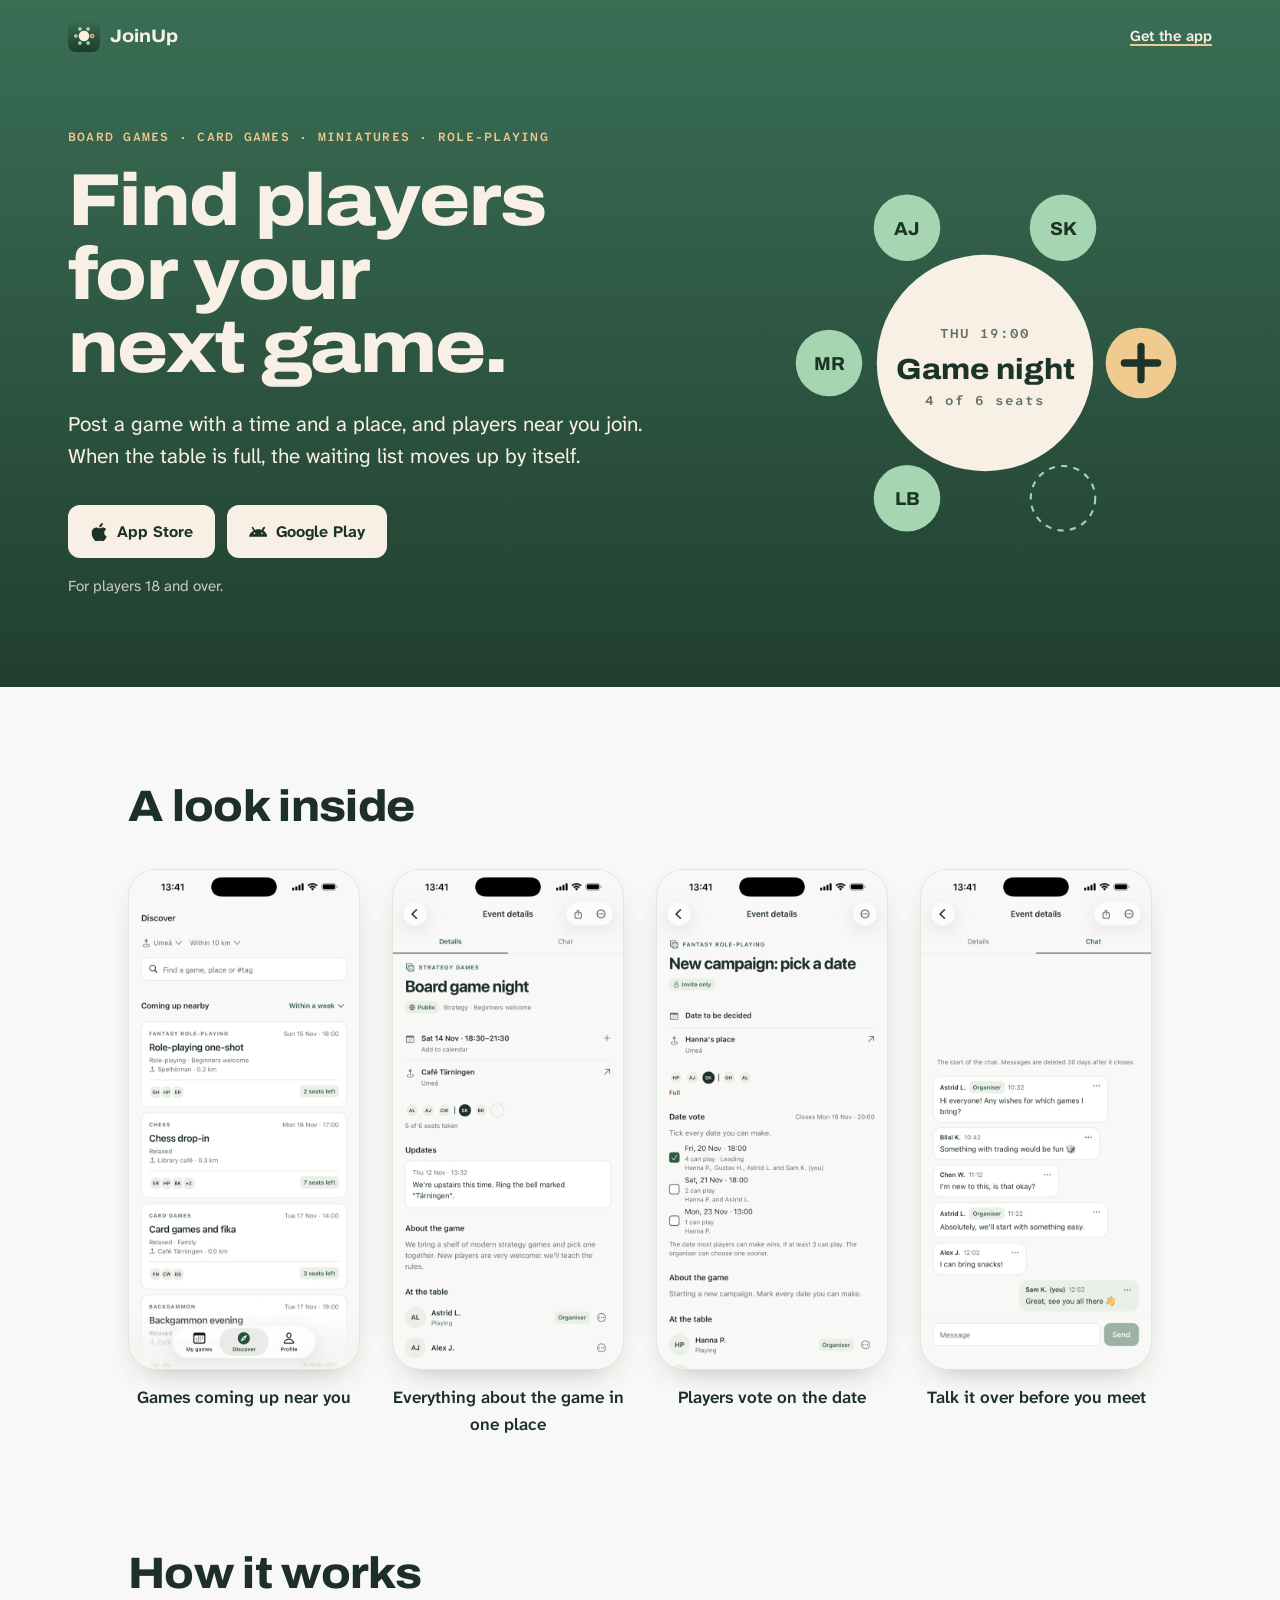
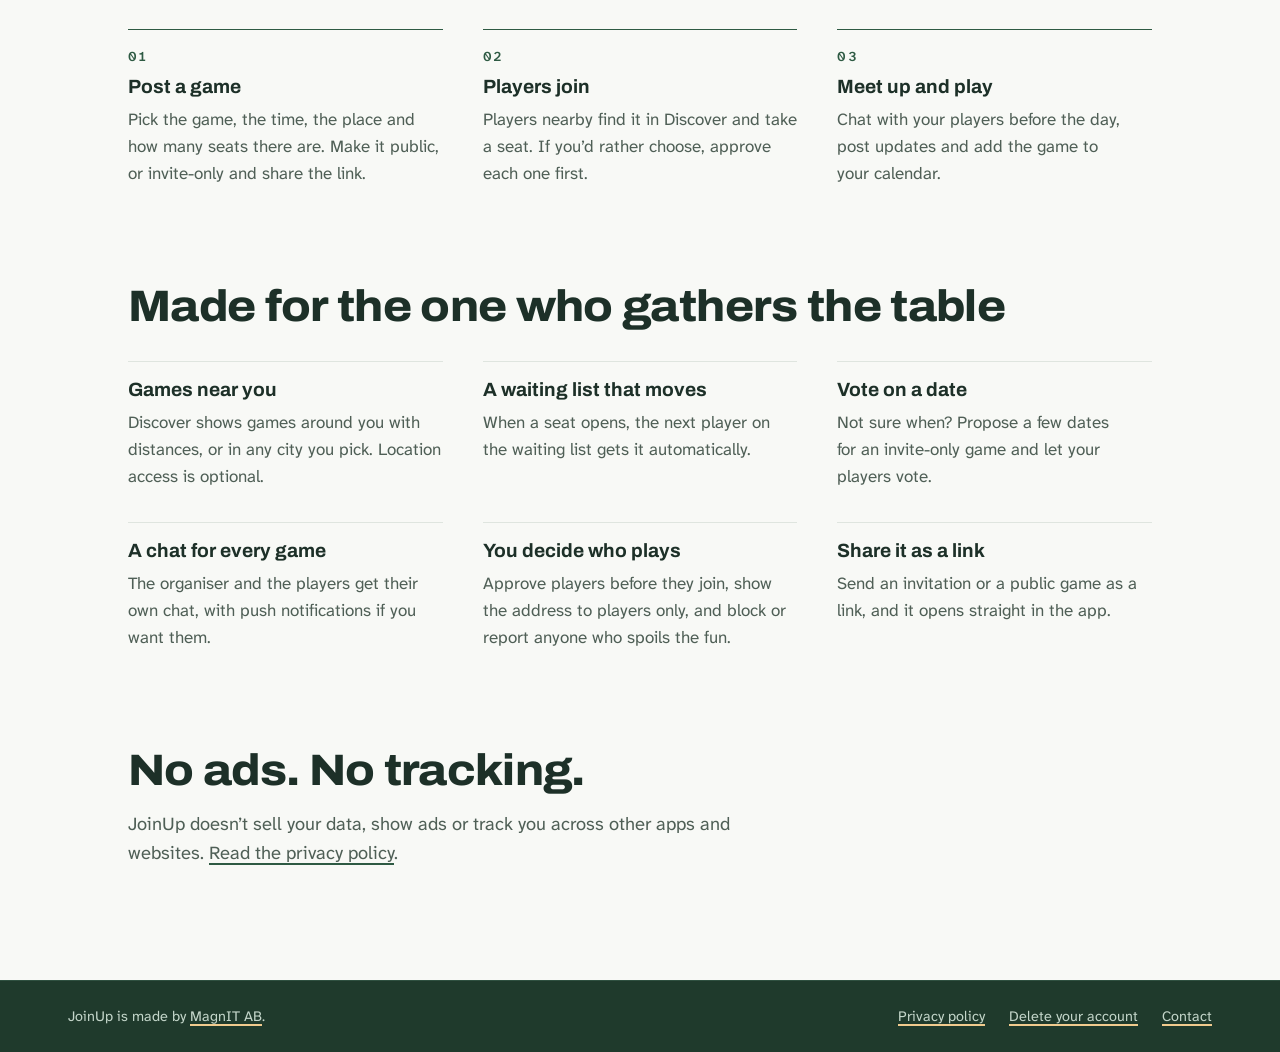
==== joinup/index.html @ 8c710ceb "Add a JoinUp landing page at /joinup/ The page pitches the app, shows four screenshots, explains how" ====
<!doctype html>
<html lang="en">
<head>
  <meta charset="utf-8">
  <meta name="viewport" content="width=device-width, initial-scale=1, viewport-fit=cover">
  <title>JoinUp · Find players for your next game</title>
  <meta name="description" content="Post a board game, card game, miniatures or role-playing game with a time and a place, and players near you join. JoinUp is on the App Store and Google Play.">
  <meta property="og:type" content="website">
  <meta property="og:url" content="https://magnit.se/joinup/">
  <meta property="og:title" content="JoinUp · Find players for your next game">
  <meta property="og:description" content="Post a game with a time and a place, and players near you join. When the table is full, the waiting list moves up by itself.">
  <meta property="og:image" content="https://magnit.se/joinup/share.jpg">
  <meta property="og:image:width" content="1024">
  <meta property="og:image:height" content="500">
  <meta property="og:image:alt" content="JoinUp: Find a game. Meet up. Play.">
  <meta name="twitter:card" content="summary_large_image">
  <meta name="apple-itunes-app" content="app-id=6820418664">
  <meta name="theme-color" content="#2e5a43">
  <link rel="icon" href="icon.png" type="image/png">
  <link rel="apple-touch-icon" href="icon.png">
  <link rel="preconnect" href="https://fonts.googleapis.com">
  <link rel="preconnect" href="https://fonts.gstatic.com" crossorigin>
  <link rel="stylesheet" href="https://fonts.googleapis.com/css2?family=Archivo:wdth,wght@62..125,100..900&family=Atkinson+Hyperlegible+Mono:wght@400;600&family=Atkinson+Hyperlegible+Next:wght@400;600;700&display=swap">
  <link rel="stylesheet" href="../styles.css">
</head>
<body class="joinup-page">
  <svg width="0" height="0" style="position:absolute" aria-hidden="true" focusable="false">
    <symbol id="icon-apple" viewBox="0 0 24 24"><path d="M12.152 6.896c-.948 0-2.415-1.078-3.96-1.04-2.04.027-3.913 1.183-4.961 3.014-2.117 3.675-.546 9.103 1.519 12.09 1.013 1.454 2.208 3.09 3.792 3.039 1.52-.065 2.09-.987 3.935-.987 1.831 0 2.35.987 3.96.948 1.637-.026 2.676-1.48 3.676-2.948 1.156-1.688 1.636-3.325 1.662-3.415-.039-.013-3.182-1.221-3.22-4.857-.026-3.04 2.48-4.494 2.597-4.559-1.429-2.09-3.623-2.324-4.39-2.376-2-.156-3.675 1.09-4.61 1.09zM15.53 3.83c.843-1.012 1.4-2.427 1.245-3.83-1.207.052-2.662.805-3.532 1.818-.78.896-1.454 2.338-1.273 3.714 1.338.104 2.715-.688 3.559-1.701"/></symbol>
    <symbol id="icon-android" viewBox="0 0 24 24"><path d="M18.44 5.559c-.676 1.166-1.353 2.332-2.028 3.498-.037-.016-.074-.029-.111-.043-1.825-.696-3.484-.8-4.42-.787-1.855.019-3.354.464-4.26.82-.084-.149-1.752-3.021-2.021-3.486a1.145 1.145 0 0 0-.141-.191c-.331-.364-.905-.486-1.379-.203-.475.282-.714.9-.395 1.486 1.904 3.308 1.964 3.429 2.067 3.613-.019.011-.038.021-.057.033C2.18 11.857.614 14.389 0 17.954h24c-.613-3.611-2.205-6.203-5.093-7.939l.018-.028c.671-1.164 1.346-2.326 2.016-3.49.318-.586.08-1.204-.395-1.486-.47-.281-1.044-.161-1.377.203a1.144 1.144 0 0 0-.138.191zM7.11 12.529c.605 0 1.095.49 1.095 1.096 0 .606-.49 1.095-1.095 1.095-.605 0-1.096-.49-1.096-1.095 0-.606.49-1.096 1.096-1.096zm9.787.007c.605 0 1.096.49 1.096 1.095 0 .607-.491 1.096-1.096 1.096-.605 0-1.095-.49-1.095-1.096 0-.606.49-1.095 1.095-1.095z"/></symbol>
  </svg>
  <a class="skip-link" href="#main">Skip to content</a>

  <div class="ju-hero">
    <header class="site-header wrap">
      <a class="brand ju-brand" href="./"><img src="icon.png" alt="" width="32" height="32">JoinUp</a>
      <a class="ju-header-link" href="#get">Get the app</a>
    </header>

    <div class="wrap ju-hero-inner">
      <div class="ju-hero-text">
        <p class="eyebrow">Board games · Card games · Miniatures · Role-playing</p>
        <h1>Find players for your next game.</h1>
        <p class="lead">Post a game with a time and a place, and players near you join. When the table is full, the waiting list moves up by itself.</p>
        <div class="actions" id="get">
          <a class="button ju-store" href="https://apps.apple.com/app/joinup-local-games/id6820418664"><svg class="store-icon" aria-hidden="true" focusable="false"><use href="#icon-apple"/></svg>App Store</a>
          <a class="button ju-store" href="https://play.google.com/store/apps/details?id=com.magnit.joinup"><svg class="store-icon" aria-hidden="true" focusable="false"><use href="#icon-android"/></svg>Google Play</a>
        </div>
        <p class="ju-availability">For players 18 and over.</p>
      </div>

      <figure class="ju-table">
        <svg viewBox="0 0 400 400" role="img" aria-labelledby="ju-table-title">
          <title id="ju-table-title">A game night on Thursday at 19:00 with four of six seats taken</title>
          <circle class="ju-table-top" cx="200" cy="200" r="104"/>
          <text class="ju-table-when" x="200" y="172">THU 19:00</text>
          <text class="ju-table-name" x="200" y="206">Game night</text>
          <text class="ju-table-seats" x="200" y="236">4 of 6 seats</text>

          <g class="ju-seat"><circle cx="275" cy="70" r="32"/><text x="275" y="71">SK</text></g>
          <g class="ju-seat"><circle cx="125" cy="70" r="32"/><text x="125" y="71">AJ</text></g>
          <g class="ju-seat"><circle cx="50" cy="200" r="32"/><text x="50" y="201">MR</text></g>
          <g class="ju-seat"><circle cx="125" cy="330" r="32"/><text x="125" y="331">LB</text></g>
          <circle class="ju-seat-open" cx="275" cy="330" r="31"/>
          <circle class="ju-join-halo" cx="350" cy="200" r="34"/>
          <g class="ju-join">
            <circle cx="350" cy="200" r="34"/>
            <path d="M350 184v32M334 200h32"/>
          </g>
        </svg>
      </figure>
    </div>
  </div>

  <main id="main">
    <section class="wrap ju-section" aria-labelledby="look-title">
      <h2 id="look-title">A look inside</h2>
      <ul class="ju-screens">
        <li>
          <img src="screens/discover.jpg" width="600" height="1303" loading="lazy" alt="Discover listing games coming up nearby, each with its distance and seats left">
          <p>Games coming up near you</p>
        </li>
        <li>
          <img src="screens/event.jpg" width="600" height="1303" loading="lazy" alt="A board game night with its time, café, five of six seats taken and an update from the organiser">
          <p>Everything about the game in one place</p>
        </li>
        <li>
          <img src="screens/poll.jpg" width="600" height="1303" loading="lazy" alt="An invite-only campaign where players tick the dates they can make">
          <p>Players vote on the date</p>
        </li>
        <li>
          <img src="screens/chat.jpg" width="600" height="1303" loading="lazy" alt="The game’s chat, where players plan what to bring">
          <p>Talk it over before you meet</p>
        </li>
      </ul>
    </section>

    <section class="wrap ju-section" aria-labelledby="how-title">
      <h2 id="how-title">How it works</h2>
      <ol class="ju-steps">
        <li>
          <h3>Post a game</h3>
          <p>Pick the game, the time, the place and how many seats there are. Make it public, or invite-only and share the link.</p>
        </li>
        <li>
          <h3>Players join</h3>
          <p>Players nearby find it in Discover and take a seat. If you’d rather choose, approve each one first.</p>
        </li>
        <li>
          <h3>Meet up and play</h3>
          <p>Chat with your players before the day, post updates and add the game to your calendar.</p>
        </li>
      </ol>
    </section>

    <section class="wrap ju-section" aria-labelledby="features-title">
      <h2 id="features-title">Made for the one who gathers the table</h2>
      <ul class="ju-features">
        <li>
          <h3>Games near you</h3>
          <p>Discover shows games around you with distances, or in any city you pick. Location access is optional.</p>
        </li>
        <li>
          <h3>A waiting list that moves</h3>
          <p>When a seat opens, the next player on the waiting list gets it automatically.</p>
        </li>
        <li>
          <h3>Vote on a date</h3>
          <p>Not sure when? Propose a few dates for an invite-only game and let your players vote.</p>
        </li>
        <li>
          <h3>A chat for every game</h3>
          <p>The organiser and the players get their own chat, with push notifications if you want them.</p>
        </li>
        <li>
          <h3>You decide who plays</h3>
          <p>Approve players before they join, show the address to players only, and block or report anyone who spoils the fun.</p>
        </li>
        <li>
          <h3>Share it as a link</h3>
          <p>Send an invitation or a public game as a link, and it opens straight in the app.</p>
        </li>
      </ul>
    </section>

    <section class="wrap ju-section ju-privacy" aria-labelledby="privacy-title">
      <h2 id="privacy-title">No ads. No tracking.</h2>
      <p>JoinUp doesn’t sell your data, show ads or track you across other apps and websites. <a href="privacy/">Read the privacy policy</a>.</p>
    </section>
  </main>

  <footer class="site-footer">
    <div class="wrap footer-inner">
      <p>JoinUp is made by <a href="../">MagnIT AB</a>.</p>
      <ul class="ju-footer-links">
        <li><a href="privacy/">Privacy policy</a></li>
        <li><a href="delete-account/">Delete your account</a></li>
        <li><a href="mailto:magnus@magnit.se">Contact</a></li>
      </ul>
    </div>
  </footer>
</body>
</html>
---- styles.css ----
/* Tokens */

:root {
  --ground: #edf1f4;
  --surface: #f8fafb;
  --ink: #0e1c28;
  --ink-soft: #465666;
  --ink-faint: #5e6d7c;
  --line: #d3dbe2;
  --grid: #c9d3dc;
  --grid-strong: #a7b4c0;
  --amber: #cc7a0b;
  --amber-ink: #95560a;
  --sweep: rgb(224 144 31 / 0.24);
  --panel: #0e1c28;
  --panel-ink: #e9eef2;
  --panel-soft: #a9b8c5;
  --panel-line: #26394b;
  --panel-amber: #f0a43a;

  --font-display: "Archivo", "Helvetica Neue", Arial, sans-serif;
  --font-body: "Atkinson Hyperlegible Next", "Atkinson Hyperlegible", system-ui, -apple-system, "Segoe UI", Roboto, sans-serif;
  --font-mono: "Atkinson Hyperlegible Mono", ui-monospace, "SF Mono", Menlo, Consolas, monospace;
  --gutter: clamp(16px, 4vw, 48px);

  color-scheme: light;
}

@media (prefers-color-scheme: dark) {
  :root:not([data-theme="light"]) {
    --ground: #0b1620;
    --surface: #0f1e2b;
    --ink: #e3eaf0;
    --ink-soft: #9dadbb;
    --ink-faint: #8193a3;
    --line: #1e3141;
    --grid: #223748;
    --grid-strong: #36495b;
    --amber: #f0a43a;
    --amber-ink: #f4b65e;
    --sweep: rgb(240 164 58 / 0.28);
    --panel: #12263a;
    --panel-ink: #e9eef2;
    --panel-soft: #a9b8c5;
    --panel-line: #2a4157;
    --panel-amber: #f0a43a;
    color-scheme: dark;
  }
}

:root[data-theme="dark"] {
  --ground: #0b1620;
  --surface: #0f1e2b;
  --ink: #e3eaf0;
  --ink-soft: #9dadbb;
  --ink-faint: #8193a3;
  --line: #1e3141;
  --grid: #223748;
  --grid-strong: #36495b;
  --amber: #f0a43a;
  --amber-ink: #f4b65e;
  --sweep: rgb(240 164 58 / 0.28);
  --panel: #12263a;
  --panel-ink: #e9eef2;
  --panel-soft: #a9b8c5;
  --panel-line: #2a4157;
  --panel-amber: #f0a43a;
  color-scheme: dark;
}

/* Base */

*,
*::before,
*::after {
  box-sizing: border-box;
}

html {
  -webkit-text-size-adjust: 100%;
  scroll-behavior: smooth;
}

body {
  margin: 0;
  background: var(--ground);
  color: var(--ink);
  font-family: var(--font-body);
  font-size: 1.0625rem;
  line-height: 1.6;
  -webkit-font-smoothing: antialiased;
}

img {
  display: block;
  max-width: 100%;
}

h1,
h2,
h3 {
  margin: 0;
  font-family: var(--font-display);
  text-wrap: balance;
}

p {
  margin: 0;
  text-wrap: pretty;
}

a {
  color: inherit;
  text-decoration-color: var(--amber);
  text-decoration-thickness: 1.5px;
  text-underline-offset: 0.2em;
}

strong {
  font-weight: 700;
  color: var(--ink);
}

:focus-visible {
  outline: 2px solid var(--amber-ink);
  outline-offset: 3px;
  border-radius: 4px;
}

section[id] {
  scroll-margin-top: 1.5rem;
}

.wrap {
  width: 100%;
  max-width: 1240px;
  margin-inline: auto;
  padding-inline: var(--gutter);
}

.skip-link {
  position: absolute;
  top: -100px;
  left: var(--gutter);
  z-index: 10;
  padding: 0.5rem 0.9rem;
  border-radius: 8px;
  background: var(--ink);
  color: var(--ground);
  text-decoration: none;
}

.skip-link:focus {
  top: 12px;
}

.eyebrow {
  margin-bottom: 1rem;
  font-family: var(--font-mono);
  font-size: 0.78rem;
  font-weight: 600;
  letter-spacing: 0.1em;
  text-transform: uppercase;
  color: var(--amber-ink);
}

.lead {
  max-width: 34em;
  font-size: clamp(1.125rem, 1rem + 0.4vw, 1.3rem);
  line-height: 1.55;
}

/* Header */

.site-header {
  display: flex;
  align-items: center;
  justify-content: space-between;
  gap: 1rem;
  padding-block: 1.25rem;
}

.brand {
  display: inline-flex;
  align-items: center;
  gap: 0.65rem;
  font-family: var(--font-display);
  font-size: 1.125rem;
  font-stretch: 110%;
  font-weight: 750;
  text-decoration: none;
}

.brand-blip {
  width: 0.55rem;
  height: 0.55rem;
  border-radius: 50%;
  background: var(--amber);
  box-shadow: 0 0 0 4px color-mix(in srgb, var(--amber) 22%, transparent);
}

.nav-list {
  display: flex;
  gap: clamp(1rem, 2.2vw, 2rem);
  margin: 0;
  padding: 0;
  list-style: none;
}

.nav-list a {
  font-size: 0.95rem;
  font-weight: 600;
  color: var(--ink-soft);
  text-decoration: none;
}

.nav-list a:hover,
.nav-list .nav-cta {
  color: var(--ink);
}

.nav-list .nav-cta {
  text-decoration: underline;
  text-decoration-color: var(--amber);
}

@media (max-width: 720px) {
  .nav-list li:not(:last-child) {
    display: none;
  }
}

/* Layout: story on the left, the radar follows along on the right */

.layout {
  display: grid;
  grid-template-columns: minmax(0, 1fr);
  grid-template-areas:
    "hero"
    "radar"
    "story";
  gap: clamp(3rem, 8vw, 4.5rem);
  padding-block: clamp(1.5rem, 5vw, 3.5rem) clamp(4rem, 10vw, 7rem);
}

.hero {
  grid-area: hero;
  max-width: 44rem;
  container-type: inline-size;
}

.radar-col {
  grid-area: radar;
}

.story {
  grid-area: story;
  display: grid;
  gap: clamp(4.5rem, 10vw, 7rem);
  max-width: 44rem;
}

@media (min-width: 1180px) {
  .layout {
    grid-template-columns: minmax(0, 1.05fr) minmax(0, 0.95fr);
    grid-template-rows: auto 1fr;
    grid-template-areas:
      "hero radar"
      "story radar";
    column-gap: clamp(3rem, 5vw, 5rem);
    row-gap: 6rem;
  }

  .radar-figure {
    position: sticky;
    top: 1.5rem;
  }
}

/* Hero */

.hero h1 {
  margin-bottom: 1.5rem;
  font-size: clamp(2.4rem, 11.5cqi, 4.6rem);
  font-stretch: 112%;
  font-weight: 800;
  line-height: 1;
  letter-spacing: -0.022em;
  overflow-wrap: break-word;
}

.hero-more {
  max-width: 36em;
  margin-top: 1rem;
  color: var(--ink-soft);
}

.actions {
  display: flex;
  flex-wrap: wrap;
  gap: 0.75rem;
  margin-top: 2rem;
}

.button {
  display: inline-flex;
  align-items: center;
  gap: 0.55rem;
  padding: 0.8rem 1.3rem;
  border: 1.5px solid transparent;
  border-radius: 12px;
  font-size: 1rem;
  font-weight: 700;
  text-decoration: none;
  transition: background-color 0.2s, border-color 0.2s;
}

.button-primary {
  background: var(--ink);
  color: var(--ground);
}

.button-primary:hover {
  background: color-mix(in srgb, var(--ink) 82%, var(--amber));
}

.button-quiet {
  border-color: var(--grid-strong);
}

.button-quiet:hover {
  border-color: var(--ink);
}

/* Radar */

.radar-figure {
  max-width: 600px;
  margin: 0 auto;
}

.radar {
  --period: 12s;
  --lbl: 15;
  position: relative;
  aspect-ratio: 1;
  overflow: hidden;
  container-type: inline-size;
}

.radar > svg {
  position: absolute;
  inset: 0;
  display: block;
  width: 100%;
  height: 100%;
}

.radar-sweep {
  position: absolute;
  inset: 3.75%;
  border-radius: 50%;
  background: conic-gradient(from 0deg, transparent 0deg 285deg, var(--sweep) 360deg);
  visibility: hidden;
}

.radar-sweep::after {
  content: "";
  position: absolute;
  top: 0;
  left: calc(50% - 1px);
  width: 2px;
  height: 50%;
  border-radius: 2px;
  background: var(--amber);
  opacity: 0.75;
}

.radar-photo {
  position: absolute;
  top: 37.5%;
  left: 37.5%;
  width: 25%;
  height: 25%;
  overflow: hidden;
  border-radius: 50%;
  background: var(--grid);
}

.radar-photo img {
  width: 100%;
  height: 100%;
  object-fit: cover;
  transform: scale(1.3);
  transform-origin: 51% 37%;
}

.scope {
  fill: var(--surface);
  stroke: var(--grid-strong);
  stroke-width: 1.5;
}

.ring,
.axis {
  fill: none;
  stroke: var(--grid);
  stroke-width: 1;
}

.tick {
  stroke: var(--grid-strong);
  stroke-width: 1.25;
}

.own-ring {
  fill: none;
  stroke: var(--amber);
  stroke-width: 2;
}

.era,
.quadrant {
  font-family: var(--font-mono);
  font-size: calc(var(--lbl) * 0.78px);
  fill: var(--ink-faint);
}

.era {
  text-anchor: middle;
  dominant-baseline: central;
  paint-order: stroke;
  stroke: var(--surface);
  stroke-width: 6px;
  stroke-linejoin: round;
}

.quadrant {
  font-weight: 600;
  letter-spacing: 0.08em;
  fill: var(--ink-soft);
}

.blip {
  transition: opacity 0.3s;
}

.blip-hit {
  fill: transparent;
}

.blip-core,
.blip-dot,
.blip-halo {
  transform-box: fill-box;
  transform-origin: center;
}

.blip-core {
  transition: transform 0.3s;
}

.blip-dot {
  fill: var(--amber);
}

.blip-halo {
  fill: none;
  stroke: var(--amber);
  stroke-width: 1.5;
  opacity: 0;
}

.tag {
  font-family: var(--font-display);
  font-size: calc(var(--lbl) * 1px);
  font-stretch: 85%;
  font-weight: 650;
  fill: var(--ink);
  dominant-baseline: central;
  paint-order: stroke;
  stroke: var(--surface);
  stroke-width: calc(var(--lbl) * 0.32px);
  stroke-linejoin: round;
  pointer-events: none;
}

.tag-sweep,
.tag-focus {
  opacity: 0;
}

.tag-focus,
.tag-sweep-wrap {
  transition: opacity 0.25s;
}

/* The sweep labels keep animating while hidden so they stay in step with the sweep. */
.radar:not([data-mode="sweep"]) .tag-sweep-wrap {
  opacity: 0;
}

.radar .blip.is-on .tag-focus {
  opacity: 1;
}

.radar[data-mode="focus"] .blip:not(.is-on) {
  opacity: 0.2;
}

.radar[data-mode="focus"] .blip.is-on .blip-core {
  transform: scale(1.35);
}

.radar.is-live .radar-sweep {
  visibility: visible;
  animation: sweep var(--period) linear infinite;
}

.radar.is-live .blip-dot {
  animation: blip-dot var(--period) linear var(--d) infinite;
}

.radar.is-live .blip-halo {
  animation: blip-halo var(--period) ease-out var(--d) infinite;
}

.radar.is-live .tag-sweep {
  animation: blip-tag var(--period) linear var(--d) infinite;
}

.radar.is-live.is-offscreen * {
  animation-play-state: paused;
}

@container (max-width: 440px) {
  .tag-sweep-wrap,
  .radar[data-mode="still"] .blip.is-on .tag-focus {
    opacity: 0;
  }
}

@keyframes sweep {
  to {
    transform: rotate(1turn);
  }
}

@keyframes blip-dot {
  0% {
    transform: scale(1.9);
  }

  10%,
  100% {
    transform: scale(1);
  }
}

@keyframes blip-halo {
  0% {
    opacity: 0.8;
    transform: scale(1);
  }

  14%,
  100% {
    opacity: 0;
    transform: scale(3.6);
  }
}

@keyframes blip-tag {
  0%,
  28% {
    opacity: 1;
  }

  40%,
  100% {
    opacity: 0;
  }
}

.radar-caption {
  display: grid;
  grid-template-columns: minmax(0, 1fr) auto;
  gap: 0.6rem 1rem;
  align-items: start;
  margin-top: 1rem;
}

.radar-now {
  min-height: 2.7em;
  font-family: var(--font-display);
  font-size: 1.05rem;
  font-weight: 700;
  line-height: 1.35;
}

.radar-kicker {
  display: block;
  margin-bottom: 0.15rem;
  font-family: var(--font-mono);
  font-size: 0.72rem;
  font-weight: 600;
  letter-spacing: 0.1em;
  text-transform: uppercase;
  color: var(--amber-ink);
}

.radar-toggle {
  padding: 0.5rem 0.8rem;
  border: 1.5px solid var(--grid-strong);
  border-radius: 999px;
  background: transparent;
  color: var(--ink-soft);
  font: 600 0.72rem/1 var(--font-mono);
  letter-spacing: 0.08em;
  text-transform: uppercase;
  white-space: nowrap;
  cursor: pointer;
}

.radar-toggle:hover {
  border-color: var(--ink-soft);
  color: var(--ink);
}

.radar-help {
  grid-column: 1 / -1;
  font-size: 0.9rem;
  color: var(--ink-soft);
}

.radar-help-wide {
  display: none;
}

@media (min-width: 1180px) and (hover: hover) {
  .radar-help-wide {
    display: inline;
  }
}

/* Sections */

.section h2 {
  font-size: clamp(2rem, 1.4rem + 2.2vw, 3rem);
  font-stretch: 108%;
  font-weight: 780;
  line-height: 1.05;
  letter-spacing: -0.015em;
}

.section > .lead {
  margin-top: 1.25rem;
}

.section-note {
  margin-top: 0.75rem;
  color: var(--ink-soft);
}

.tags {
  display: flex;
  flex-wrap: wrap;
  gap: 0.4rem;
  margin: 0.9rem 0 0;
  padding: 0;
  list-style: none;
  font-family: var(--font-mono);
  font-size: 0.76rem;
  color: var(--ink-faint);
}

.tags li {
  padding: 0.15rem 0.5rem;
  border: 1px solid var(--line);
  border-radius: 6px;
}

/* Skills */

.skills {
  display: grid;
  grid-template-columns: repeat(auto-fit, minmax(min(100%, 15rem), 1fr));
  gap: 2.5rem;
  margin-top: 2.5rem;
}

.skill {
  padding-top: 1.1rem;
  border-top: 1.5px solid var(--line);
  transition: border-color 0.2s;
}

.skill h3 {
  margin-bottom: 0.5rem;
  font-size: 1.2rem;
  font-weight: 700;
  line-height: 1.25;
}

.skill p {
  color: var(--ink-soft);
}

/* Apps */

.app-list {
  display: grid;
  grid-template-columns: repeat(auto-fit, minmax(min(100%, 17rem), 1fr));
  gap: 0 2.5rem;
  margin: 2rem 0 0;
  padding: 0;
  list-style: none;
}

.app-row {
  padding-block: 0.8rem;
  border-top: 1.5px solid var(--line);
  transition: border-color 0.2s;
}

.app-name {
  font-size: 1.1rem;
  font-weight: 700;
  line-height: 1.3;
}

.app-meta {
  margin-top: 0.1rem;
  font-family: var(--font-mono);
  font-size: 0.78rem;
  color: var(--ink-faint);
}

.apps-subtitle {
  margin-top: 3.5rem;
  font-size: clamp(1.4rem, 1.2rem + 0.8vw, 1.75rem);
  font-stretch: 108%;
  font-weight: 760;
  line-height: 1.15;
}

.apps {
  display: grid;
  grid-template-columns: repeat(auto-fit, minmax(min(100%, 15rem), 1fr));
  gap: 2rem 2.5rem;
  margin: 1.75rem 0 0;
  padding: 0;
  list-style: none;
}

.app {
  padding-top: 1rem;
  border-top: 1.5px solid var(--amber);
}

.app h3 {
  margin-bottom: 0.4rem;
  font-size: 1.2rem;
  font-weight: 700;
  line-height: 1.25;
}

.app p {
  color: var(--ink-soft);
}

.app-row:hover {
  border-color: var(--grid-strong);
}

/* Jobs */

.jobs {
  display: grid;
  gap: 2.5rem;
  margin: 2.5rem 0 0;
  padding: 0;
  list-style: none;
}

.job {
  display: grid;
  grid-template-columns: 7.5rem minmax(0, 1fr);
  gap: 0.25rem 1.5rem;
}

.job-when {
  padding-top: 0.25rem;
  font-family: var(--font-mono);
  font-size: 0.85rem;
  font-variant-numeric: tabular-nums;
  color: var(--ink-faint);
  transition: color 0.2s;
}

.job-org {
  font-size: 1.25rem;
  font-weight: 700;
  line-height: 1.25;
}

.job-role {
  margin-top: 0.15rem;
  font-size: 0.95rem;
  color: var(--ink-soft);
}

.job-body > p:not(.job-role) {
  margin-top: 0.75rem;
}

@media (max-width: 560px) {
  .job {
    grid-template-columns: minmax(0, 1fr);
  }
}

.facts {
  display: grid;
  grid-template-columns: repeat(auto-fit, minmax(min(100%, 15rem), 1fr));
  gap: 1.5rem 2.5rem;
  margin-top: 3rem;
  padding-top: 2rem;
  border-top: 1.5px solid var(--line);
}

.facts h3 {
  margin-bottom: 0.6rem;
  font-family: var(--font-mono);
  font-size: 0.78rem;
  font-weight: 600;
  letter-spacing: 0.1em;
  text-transform: uppercase;
  color: var(--amber-ink);
}

.facts p {
  color: var(--ink-soft);
}

.facts p + p {
  margin-top: 0.4rem;
}

/* Principles */

.principles {
  display: grid;
  gap: 2rem;
  margin: 2.5rem 0 0;
  padding: 0;
  list-style: none;
}

.principle h3 {
  font-size: 1.3rem;
  font-stretch: 104%;
  font-weight: 750;
  line-height: 1.2;
}

.principle p {
  max-width: 36em;
  margin-top: 0.5rem;
  color: var(--ink-soft);
}

/* Links between the text and the radar, only where the radar stays in view */

@media (min-width: 1180px) {
  .job,
  .principle {
    position: relative;
  }

  .job::before,
  .principle::before {
    content: "";
    position: absolute;
    top: 0.6rem;
    left: -1.4rem;
    width: 0.5rem;
    height: 0.5rem;
    border-radius: 50%;
    background: var(--amber);
    opacity: 0;
    transform: scale(0.4);
    transition: opacity 0.3s, transform 0.3s;
  }

  .job.is-current::before,
  .principle.is-current::before {
    opacity: 1;
    transform: none;
  }

  .job.is-current .job-when {
    color: var(--amber-ink);
  }
}

@media (min-width: 1180px) and (hover: hover) {
  .skill:hover {
    border-top-color: var(--amber);
  }
}

/* Contact */

.contact {
  padding-block: clamp(3.5rem, 9vw, 6.5rem);
  background: var(--panel);
  color: var(--panel-ink);
}

.contact :focus-visible {
  outline-color: var(--panel-amber);
}

.contact .eyebrow {
  color: var(--panel-amber);
}

.contact-inner {
  display: grid;
  gap: 2.5rem;
}

@media (min-width: 900px) {
  .contact-inner {
    grid-template-columns: minmax(0, 1.1fr) minmax(0, 0.9fr);
    align-items: end;
  }
}

.contact h2 {
  font-size: clamp(2.4rem, 1.4rem + 3.6vw, 4.2rem);
  font-stretch: 112%;
  font-weight: 800;
  line-height: 1.02;
  letter-spacing: -0.02em;
}

.contact-text p:not(.eyebrow) {
  max-width: 30em;
  margin-top: 1.25rem;
  font-size: 1.15rem;
  color: var(--panel-soft);
}

.contact-list {
  display: grid;
  gap: 1.25rem;
  margin: 0;
}

.contact-list > div {
  display: grid;
  gap: 0.2rem;
  padding-bottom: 1.25rem;
  border-bottom: 1px solid var(--panel-line);
}

.contact-list dt {
  font-family: var(--font-mono);
  font-size: 0.75rem;
  letter-spacing: 0.1em;
  text-transform: uppercase;
  color: var(--panel-soft);
}

.contact-list dd {
  display: flex;
  flex-wrap: wrap;
  align-items: center;
  gap: 0.5rem 0.9rem;
  margin: 0;
  font-size: 1.2rem;
  font-weight: 600;
}

.contact-list a {
  overflow-wrap: anywhere;
  text-decoration-color: var(--panel-amber);
}

.copy {
  padding: 0.4rem 0.7rem;
  border: 1.5px solid var(--panel-line);
  border-radius: 999px;
  background: transparent;
  color: var(--panel-ink);
  font: 600 0.72rem/1 var(--font-mono);
  letter-spacing: 0.08em;
  text-transform: uppercase;
  cursor: pointer;
}

.copy:hover {
  border-color: var(--panel-amber);
}

.copy-status {
  font-family: var(--font-mono);
  font-size: 0.78rem;
  font-weight: 400;
  color: var(--panel-amber);
}

.site-footer {
  border-top: 1px solid var(--panel-line);
  background: var(--panel);
  color: var(--panel-soft);
  font-size: 0.9rem;
}

.footer-inner {
  display: flex;
  flex-wrap: wrap;
  justify-content: space-between;
  gap: 1rem;
  padding-block: 1.5rem;
}

.site-footer a {
  text-decoration-color: var(--panel-amber);
}

/* Policy pages */

.policy-page .wrap {
  max-width: calc(44rem + 2 * var(--gutter));
}

.policy {
  padding-block: clamp(1.5rem, 5vw, 3.5rem) clamp(4rem, 10vw, 7rem);
}

.policy h1 {
  font-size: clamp(2rem, 1.4rem + 2.2vw, 3rem);
  font-stretch: 108%;
  font-weight: 780;
  line-height: 1.05;
  letter-spacing: -0.015em;
}

.policy-updated {
  margin-top: 0.75rem;
  font-family: var(--font-mono);
  font-size: 0.85rem;
  color: var(--ink-faint);
}

.policy .lead {
  margin-top: 1.5rem;
}

.policy section {
  margin-top: 2.5rem;
}

.policy h2 {
  font-size: 1.3rem;
  font-stretch: 104%;
  font-weight: 750;
  line-height: 1.2;
}

.policy section p {
  max-width: 36em;
  margin-top: 0.5rem;
  color: var(--ink-soft);
}

.policy section :is(ol, ul) {
  max-width: 36em;
  margin: 0.75rem 0 0;
  padding-left: 1.25em;
  color: var(--ink-soft);
}

.policy section :is(ol, ul) + p {
  margin-top: 0.75rem;
}

.policy li + li {
  margin-top: 0.4rem;
}

.policy li::marker {
  color: var(--amber-ink);
  font-weight: 600;
}

.policy a {
  overflow-wrap: anywhere;
}

@media (prefers-reduced-motion: reduce) {
  html {
    scroll-behavior: auto;
  }

  *,
  *::before,
  *::after {
    transition-duration: 0.01ms !important;
  }
}

/* Store links */

.stores {
  display: inline-flex;
  gap: 2px;
  margin-left: 4px;
  vertical-align: -0.15em;
}

.store {
  display: inline-flex;
  padding: 2px;
  border-radius: 4px;
  color: var(--ink-faint);
  transition: color 0.15s ease;
}

.store:hover,
.store:focus-visible {
  color: var(--amber-ink);
}

.store-icon {
  width: 0.95em;
  height: 0.95em;
  fill: currentColor;
}

/* JoinUp page: the app's own colours on the site's type and layout */

.joinup-page {
  --ground: #f8f9f6;
  --surface: #ffffff;
  --ink: #1d3028;
  --ink-soft: #4f5f56;
  --ink-faint: #627168;
  --line: #dfe5df;
  --amber: #2e5a43;
  --amber-ink: #2e5a43;
  --panel: #1f3a2c;
  --panel-ink: #f6efe3;
  --panel-soft: #c4d6ca;
  --panel-line: #2f5040;
  --panel-amber: #f1cb8e;
  --ju-hero-top: #3a6e55;
  --ju-hero-bottom: #213f30;
  --ju-cream: #f8f0e4;
  --ju-mint: #a6d5b1;
  --ju-peach: #f0cb8f;
  --ju-deep: #1c3328;
}

@media (prefers-color-scheme: dark) {
  :root:not([data-theme="light"]) .joinup-page {
    --ground: #171b19;
    --surface: #222824;
    --ink: #edf3ee;
    --ink-soft: #b5c2b9;
    --ink-faint: #aab7ae;
    --line: #3b463e;
    --amber: #a6d5b1;
    --amber-ink: #a6d5b1;
    --panel: #121815;
    --panel-line: #2c3a30;
    --ju-hero-top: #2a4f3d;
    --ju-hero-bottom: #16271e;
  }
}

:root[data-theme="dark"] .joinup-page {
  --ground: #171b19;
  --surface: #222824;
  --ink: #edf3ee;
  --ink-soft: #b5c2b9;
  --ink-faint: #aab7ae;
  --line: #3b463e;
  --amber: #a6d5b1;
  --amber-ink: #a6d5b1;
  --panel: #121815;
  --panel-line: #2c3a30;
  --ju-hero-top: #2a4f3d;
  --ju-hero-bottom: #16271e;
}

.ju-hero {
  background: linear-gradient(180deg, var(--ju-hero-top), var(--ju-hero-bottom));
  color: var(--ju-cream);
}

.ju-hero :focus-visible {
  outline-color: var(--ju-peach);
}

.ju-brand img {
  width: 2rem;
  height: 2rem;
  border-radius: 8px;
}

.ju-header-link {
  font-size: 0.95rem;
  font-weight: 600;
  text-decoration-color: var(--ju-peach);
}

.ju-hero-inner {
  display: grid;
  gap: 2.5rem;
  align-items: center;
  padding-block: clamp(1.5rem, 5vw, 3.5rem) clamp(3rem, 8vw, 5.5rem);
}

@media (min-width: 900px) {
  .ju-hero-inner {
    grid-template-columns: minmax(0, 1.15fr) minmax(0, 0.85fr);
    gap: clamp(3rem, 6vw, 5rem);
  }
}

.ju-hero .eyebrow {
  color: var(--ju-peach);
}

.ju-hero h1 {
  font-size: clamp(2.5rem, 1.6rem + 4vw, 4.6rem);
  font-stretch: 112%;
  font-weight: 800;
  line-height: 1;
  letter-spacing: -0.022em;
}

.ju-hero .lead {
  margin-top: 1.5rem;
  color: var(--ju-cream);
}

.ju-store {
  background: var(--ju-cream);
  color: var(--ju-deep);
}

.ju-store:hover {
  background: var(--ju-peach);
}

.ju-store .store-icon {
  width: 1.15em;
  height: 1.15em;
}

.ju-availability {
  margin-top: 1rem;
  font-size: 0.95rem;
  color: color-mix(in srgb, var(--ju-cream) 78%, transparent);
}

.ju-table {
  width: min(100%, 26rem);
  margin: 0 auto;
}

.ju-table svg {
  display: block;
  width: 100%;
  height: auto;
  overflow: visible;
}

.ju-table-top {
  fill: var(--ju-cream);
}

.ju-table text {
  text-anchor: middle;
  dominant-baseline: central;
}

.ju-table-when,
.ju-table-seats {
  font-family: var(--font-mono);
  font-size: 13px;
  font-weight: 600;
  letter-spacing: 0.08em;
  fill: #627168;
}

.ju-table-name {
  font-family: var(--font-display);
  font-size: 28px;
  font-stretch: 108%;
  font-weight: 780;
  fill: var(--ju-deep);
}

.ju-seat circle {
  fill: var(--ju-mint);
}

.ju-seat text {
  font-family: var(--font-display);
  font-size: 18px;
  font-weight: 750;
  fill: var(--ju-deep);
}

.ju-seat-open {
  fill: none;
  stroke: var(--ju-mint);
  stroke-width: 2;
  stroke-dasharray: 6 6;
}

.ju-join circle {
  fill: var(--ju-peach);
}

.ju-join path {
  stroke: var(--ju-deep);
  stroke-width: 7;
  stroke-linecap: round;
}

.ju-join-halo {
  fill: none;
  stroke: var(--ju-peach);
  stroke-width: 2;
  opacity: 0;
  transform-box: fill-box;
  transform-origin: center;
  animation: ju-join 3.2s ease-out infinite;
}

@keyframes ju-join {
  0% {
    opacity: 0.8;
    transform: scale(1);
  }

  45%,
  100% {
    opacity: 0;
    transform: scale(1.7);
  }
}

.ju-section {
  max-width: calc(64rem + 2 * var(--gutter));
  padding-top: clamp(3.5rem, 9vw, 6rem);
}

.ju-section h2 {
  font-size: clamp(1.9rem, 1.4rem + 2vw, 2.75rem);
  font-stretch: 108%;
  font-weight: 780;
  line-height: 1.05;
  letter-spacing: -0.015em;
}

.ju-steps,
.ju-features {
  display: grid;
  grid-template-columns: repeat(auto-fit, minmax(min(100%, 16rem), 1fr));
  gap: 2rem 2.5rem;
  margin: 2rem 0 0;
  padding: 0;
  list-style: none;
}

.ju-steps {
  counter-reset: step;
}

.ju-steps li {
  counter-increment: step;
  padding-top: 1rem;
  border-top: 1.5px solid var(--amber);
}

.ju-steps li::before {
  content: "0" counter(step);
  display: block;
  margin-bottom: 0.5rem;
  font-family: var(--font-mono);
  font-size: 0.85rem;
  font-weight: 600;
  letter-spacing: 0.1em;
  color: var(--amber-ink);
}

.ju-features li {
  padding-top: 1rem;
  border-top: 1.5px solid var(--line);
}

.ju-steps h3,
.ju-features h3 {
  margin-bottom: 0.4rem;
  font-size: 1.2rem;
  font-weight: 700;
  line-height: 1.25;
}

.ju-steps p,
.ju-features p {
  color: var(--ink-soft);
}

.ju-screens {
  display: grid;
  grid-auto-flow: column;
  grid-auto-columns: min(68vw, 15rem);
  gap: 1.25rem;
  margin: 2rem calc(-1 * var(--gutter)) 0;
  padding: 0.5rem var(--gutter) 1rem;
  overflow-x: auto;
  scroll-snap-type: x mandatory;
  scroll-padding-inline: var(--gutter);
  list-style: none;
}

@media (min-width: 900px) {
  .ju-screens {
    grid-auto-flow: row;
    grid-template-columns: repeat(4, minmax(0, 1fr));
    gap: 2rem;
    margin-inline: 0;
    padding-inline: 0;
    overflow: visible;
  }
}

.ju-screens li {
  scroll-snap-align: start;
}

.ju-screens img {
  width: 100%;
  height: auto;
  border: 1px solid var(--line);
  border-radius: 1.75rem;
  background: #f8f9f6;
  box-shadow: 0 12px 32px -18px rgb(29 48 40 / 0.45);
}

.ju-screens p {
  margin-top: 0.85rem;
  font-weight: 600;
  text-align: center;
}

.ju-privacy {
  padding-bottom: clamp(4rem, 10vw, 7rem);
}

.ju-privacy p {
  max-width: 34em;
  margin-top: 1rem;
  font-size: 1.15rem;
  color: var(--ink-soft);
}

.ju-footer-links {
  display: flex;
  flex-wrap: wrap;
  gap: 0.5rem 1.5rem;
  margin: 0;
  padding: 0;
  list-style: none;
}

@media (prefers-reduced-motion: reduce) {
  .ju-join-halo {
    animation: none;
  }
}
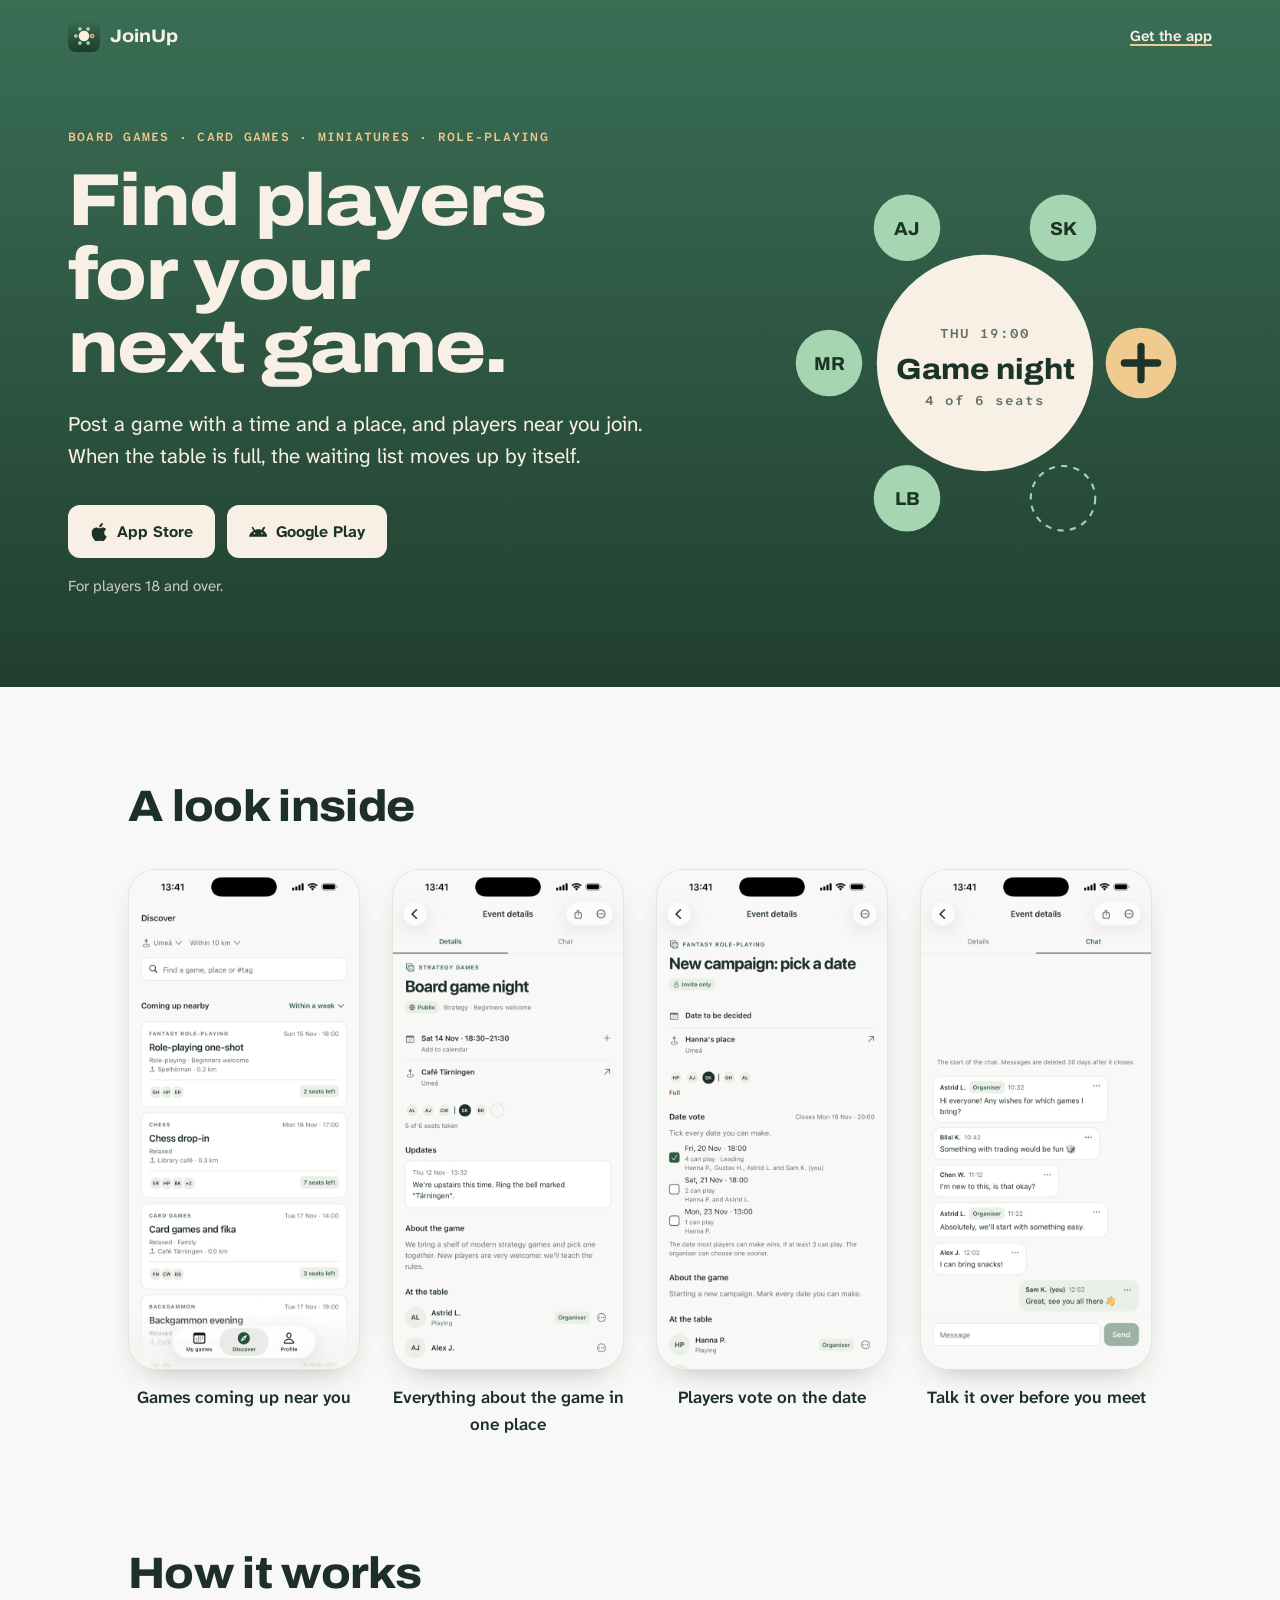
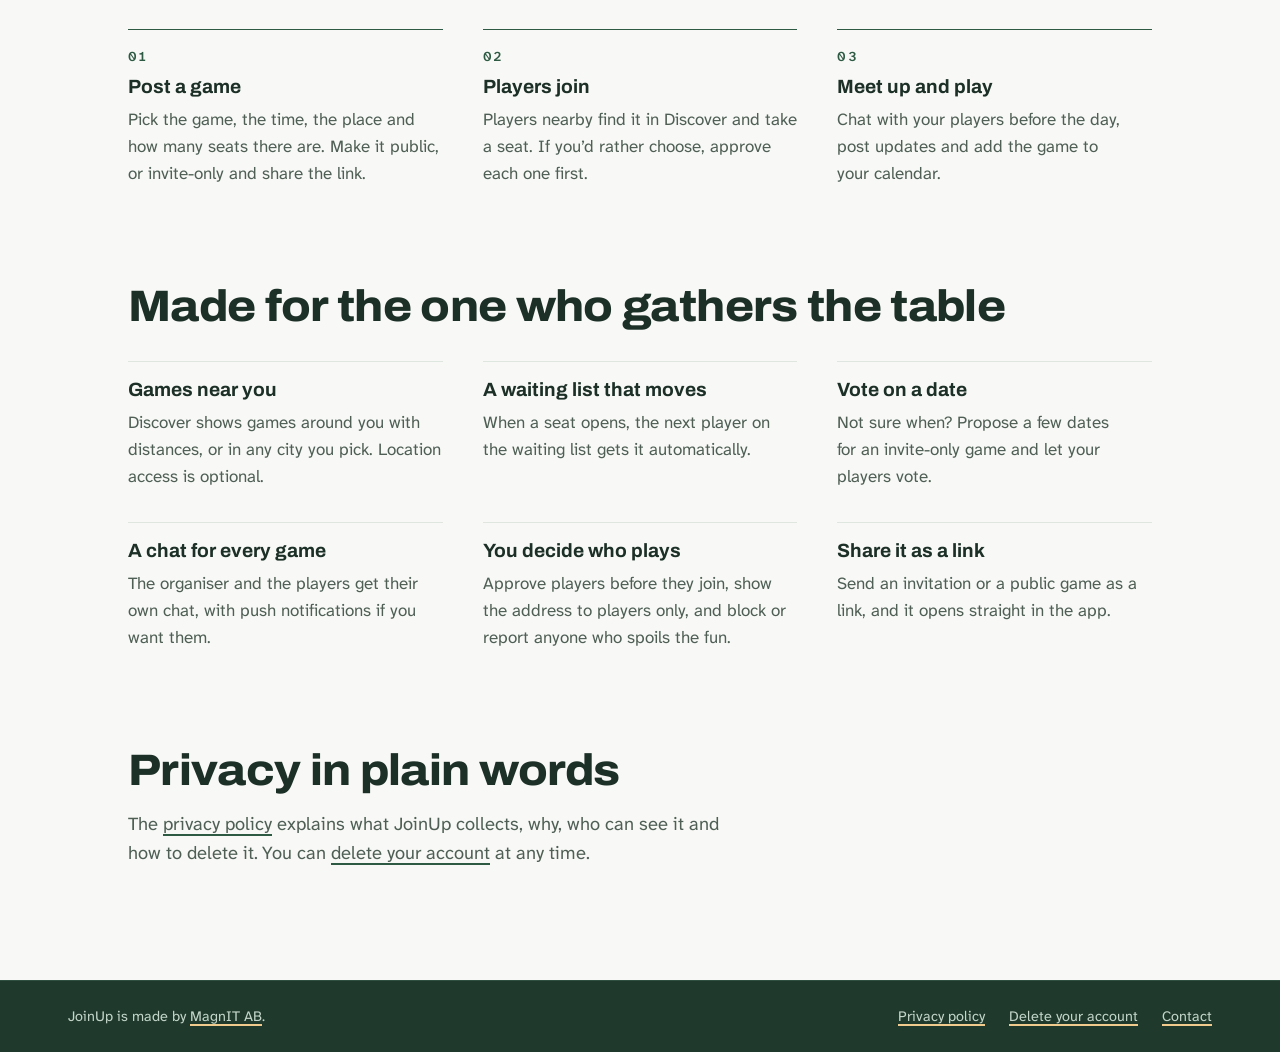
==== commit 73e638b0: "Replace the no-ads promise on the JoinUp page with a plain privacy note Co-Authored-By: Claude Opus " ====
--- a/joinup/index.html
+++ b/joinup/index.html
@@ -143,8 +143,8 @@
     </section>
 
     <section class="wrap ju-section ju-privacy" aria-labelledby="privacy-title">
-      <h2 id="privacy-title">No ads. No tracking.</h2>
-      <p>JoinUp doesn’t sell your data, show ads or track you across other apps and websites. <a href="privacy/">Read the privacy policy</a>.</p>
+      <h2 id="privacy-title">Privacy in plain words</h2>
+      <p>The <a href="privacy/">privacy policy</a> explains what JoinUp collects, why, who can see it and how to delete it. You can <a href="delete-account/">delete your account</a> at any time.</p>
     </section>
   </main>
 
